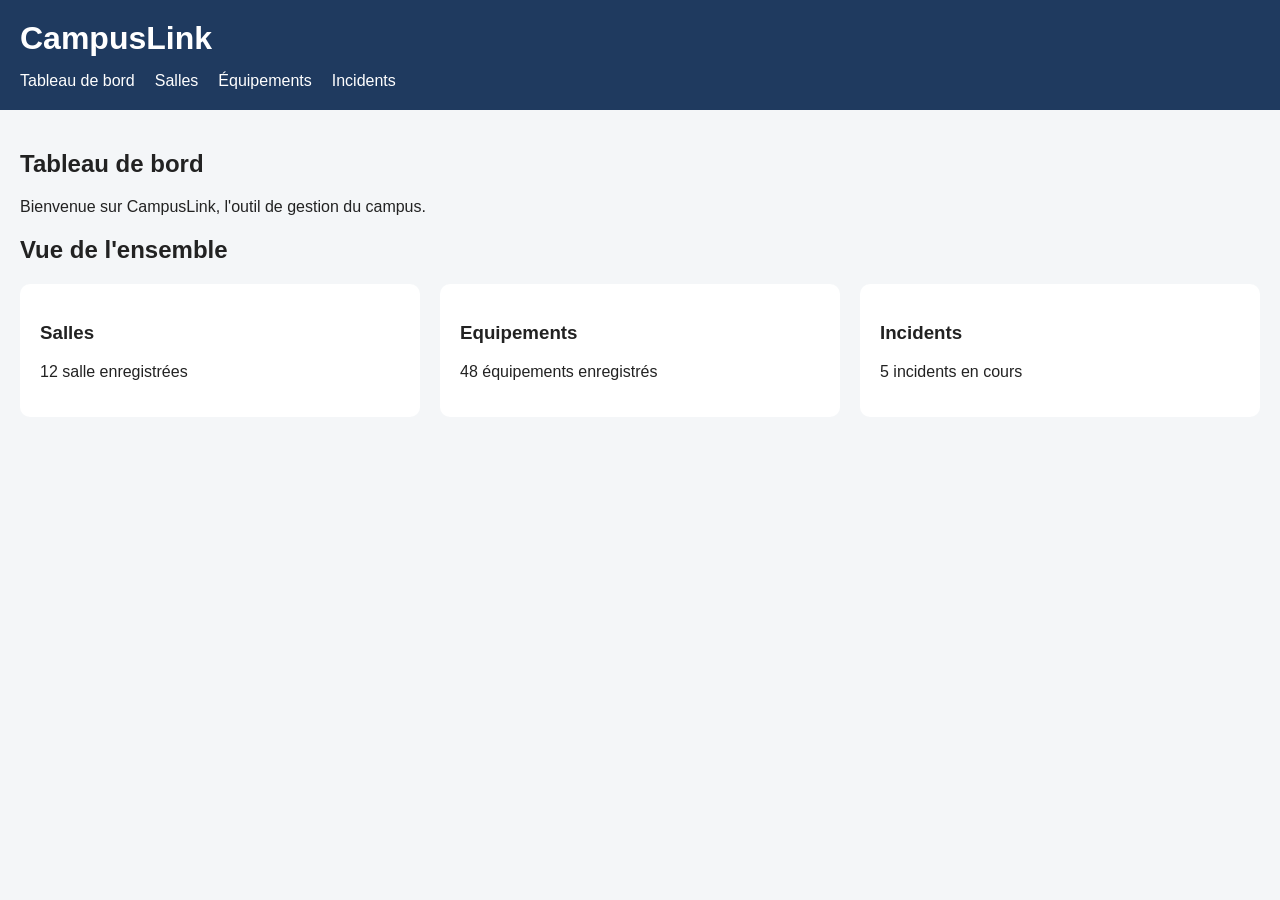
==== CampusLink/index.html @ 97a6c5a8 "Add files via upload" ====
<!DOCTYPE html>
<html lang="fr">
<head>
    <meta charset="UTF-8">
    <meta name="viewport" content="width=device-width, initial-scale=1.0">
    <title>CampusLink - Tableau de bord</title>
    <link rel="stylesheet" href="style.css">
</head>

<body>
 <header>
    <h1>CampusLink</h1>

        <nav>
            <a href="index.html">Tableau de bord</a>
            <a href="salles.html">Salles</a>
            <a href="equipements.html">Équipements</a>
            <a href="incidents.html">Incidents</a>
        </nav>  
 </header>   
 <main>
    <section>       
        <h2>Tableau de bord</h2>
        <p>Bienvenue sur CampusLink, l'outil de gestion du campus.</p>
    </section>

    <section class="dashboard">
        <h2>Vue de l'ensemble</h2>

        <div class="cards">
        <article>
            <h3>Salles</h3>
            <p>12 salle enregistrées</p>
        </article>

        <article>
            <h3>Equipements</h3>
            <p>48 équipements enregistrés</p>
         </article>

        <article>
             <h3>Incidents</h3>
            <p>5 incidents en cours</p> 
        </article>
        </div>
    </section>
</main>

</body>
</html>
---- CampusLink/style.css ----
* {
    box-sizing: border-box;
}

body {
    margin: 0;
    font-family: Arial, sans-serif;
    background-color: #f4f6f8;
    color: #222;
}

header {
    background-color: #1f3a5f;
    color: white;
    padding: 20px;
}

header h1 {
    margin: 0 0 15px 0;
}

nav {
    display: flex;
    gap: 20px;
    flex-wrap: wrap;
}

nav a {
    color: white;
    text-decoration: none;
}
main {
    padding: 20px;
}

.cards {
   display: grid;
    grid-template-columns:1fr;
    gap: 20px;
}

.cards article {
    background-color: white;
    padding: 20px;
    border-radius: 10px;
    
}

nav {
    flex-wrap: wrap;
}
.rooms {
    display: grid;
    grid-template-columns: 1fr;
    gap: 20px;
}

.rooms article {
    background-color: white;
    padding: 20px;
    border-radius: 10px;
}
.equipments {
    display: grid;
    grid-template-columns: 1fr;
    gap: 20px;
    margin-top: 20px;
}

.equipments article {
    background-color: white;
    padding: 20px;
    border-radius: 10px;
}
.incidents {
    display: grid;
    grid-template-columns: 1fr;
    gap: 20px;
    margin-top: 20px;
}

.incidents article {
    background-color: white;
    padding: 20px;
    border-radius: 10px;
}

.button {
    display: inline-block;
    margin-top: 10px;
    padding: 10px 15px;
    background-color: #1f3a5f;
    color: white;
    text-decoration: none;
    border-radius: 5px;
}
.incident-detail {
    background-color: white;
    padding: 20px;
    margin-top: 20px;
    border-radius: 10px;
    max-width: 700px;
}
.incident-form {
    display: flex;
    flex-direction: column;
    gap: 10px;

    background-color: white;
    padding: 20px;
    margin-top: 20px;

    border-radius: 10px;
    max-width: 600px;
}
.incident-form label {
    font-weight: bold;
    margin-top: 5xp;
}
.incident-form input,
.incident-form select,
.incident-form texterea {
    width: 100%;
    padding: 10px;

    border: 1px solid #ccc;
    border-radius: 5px;

    font-family: Arial, sans-serif;
    font-size: 1rem;
}
.incident-form textera {
    resize: vertical;
}
.incident-form button {
    background-color: #1f3a5f;
    color: white;

    border: none;
    border-radius: 5px;

    padding: 12px 16px;
    margin-top: 10px;

    cursor: pointer;
    font-size: 1rem;
}
.incident-form button:hover {
    background-color: #2f5b8f;
}
nav a:hover 
    .button:hover {
        text-decoration: underline;

}
a:focus-visible,
button:focus-visible,
input:focus-visible,
select:focus-visible,
textarea:focus-visible {
    outline: 3px solid #f4b400;
    outline-offset: 3px;
}
@media (min-width: 768px) {
    .cards,
    .rooms ,
    .equipments
    .incidents {
        grid-template-columns: repeat(3, 1fr);
    }
}
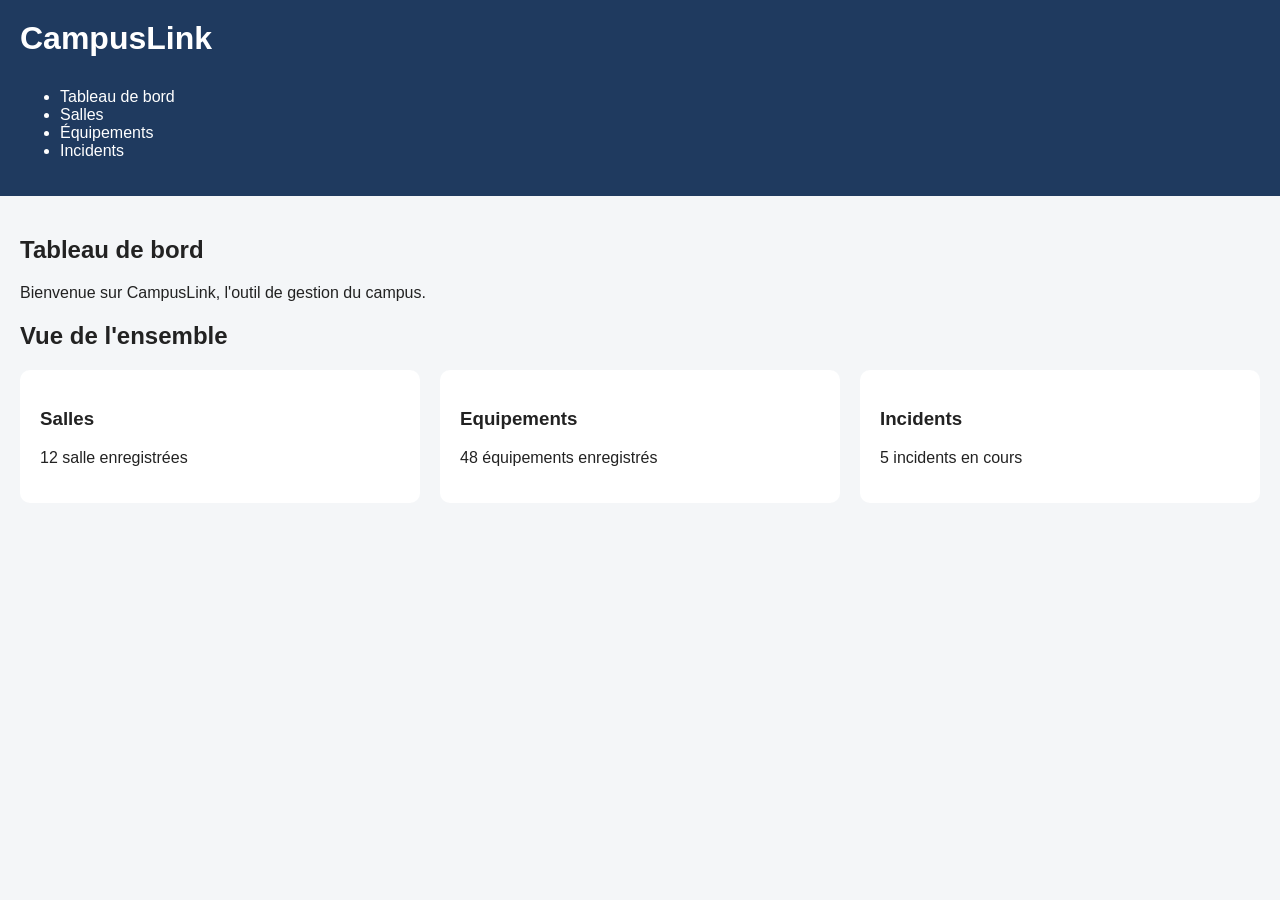
==== commit a21c1045: "Refactor navigation to use list with ARIA label Updated navigation structure to use a list for bette" ====
--- a/CampusLink/index.html
+++ b/CampusLink/index.html
@@ -11,12 +11,16 @@
  <header>
     <h1>CampusLink</h1>
 
-        <nav>
-            <a href="index.html">Tableau de bord</a>
-            <a href="salles.html">Salles</a>
-            <a href="equipements.html">Équipements</a>
-            <a href="incidents.html">Incidents</a>
-        </nav>  
+     <nav aria-label="Navigation principale">
+    <ul>
+        <li><a href="index.html">Tableau de bord</a></li>
+        <li><a href="salles.html">Salles</a></li>
+        <li><a href="equipements.html">Équipements</a></li>
+        <li><a href="incidents.html">Incidents</a></li>
+    </ul>
+</nav>
+
+      
  </header>   
  <main>
     <section>       
@@ -47,4 +51,4 @@
 </main>
 
 </body>
-</html>+</html>
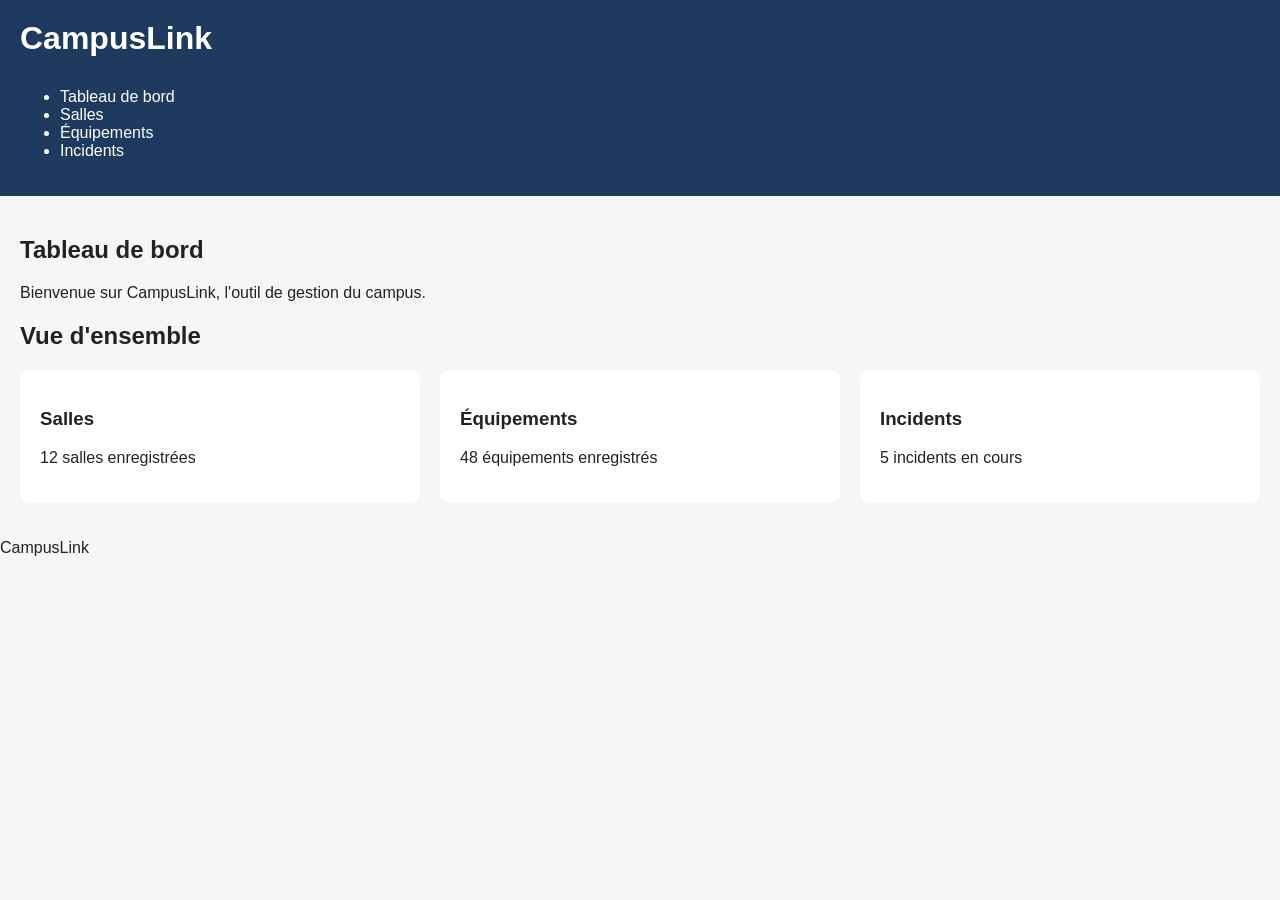
==== commit dfa1bfaa: "Refactor HTML structure for CampusLink page" ====
--- a/CampusLink/index.html
+++ b/CampusLink/index.html
@@ -1,5 +1,6 @@
 <!DOCTYPE html>
 <html lang="fr">
+
 <head>
     <meta charset="UTF-8">
     <meta name="viewport" content="width=device-width, initial-scale=1.0">
@@ -8,47 +9,55 @@
 </head>
 
 <body>
- <header>
-    <h1>CampusLink</h1>
 
-     <nav aria-label="Navigation principale">
-    <ul>
-        <li><a href="index.html">Tableau de bord</a></li>
-        <li><a href="salles.html">Salles</a></li>
-        <li><a href="equipements.html">Équipements</a></li>
-        <li><a href="incidents.html">Incidents</a></li>
-    </ul>
-</nav>
+    <header>
+        <h1>CampusLink</h1>
 
-      
- </header>   
- <main>
-    <section>       
-        <h2>Tableau de bord</h2>
-        <p>Bienvenue sur CampusLink, l'outil de gestion du campus.</p>
-    </section>
+        <nav aria-label="Navigation principale">
+            <ul>
+                <li><a href="index.html">Tableau de bord</a></li>
+                <li><a href="salles.html">Salles</a></li>
+                <li><a href="equipements.html">Équipements</a></li>
+                <li><a href="incidents.html">Incidents</a></li>
+            </ul>
+        </nav>
+    </header>
 
-    <section class="dashboard">
-        <h2>Vue de l'ensemble</h2>
+    <main>
 
-        <div class="cards">
-        <article>
-            <h3>Salles</h3>
-            <p>12 salle enregistrées</p>
-        </article>
+        <section>
+            <h2>Tableau de bord</h2>
+            <p>Bienvenue sur CampusLink, l'outil de gestion du campus.</p>
+        </section>
 
-        <article>
-            <h3>Equipements</h3>
-            <p>48 équipements enregistrés</p>
-         </article>
+        <section class="dashboard">
+            <h2>Vue d'ensemble</h2>
 
-        <article>
-             <h3>Incidents</h3>
-            <p>5 incidents en cours</p> 
-        </article>
-        </div>
-    </section>
-</main>
+            <div class="cards">
+
+                <article>
+                    <h3>Salles</h3>
+                    <p>12 salles enregistrées</p>
+                </article>
+
+                <article>
+                    <h3>Équipements</h3>
+                    <p>48 équipements enregistrés</p>
+                </article>
+
+                <article>
+                    <h3>Incidents</h3>
+                    <p>5 incidents en cours</p>
+                </article>
+
+            </div>
+        </section>
+
+    </main>
+
+    <footer>
+        <p>CampusLink</p>
+    </footer>
 
 </body>
 </html>
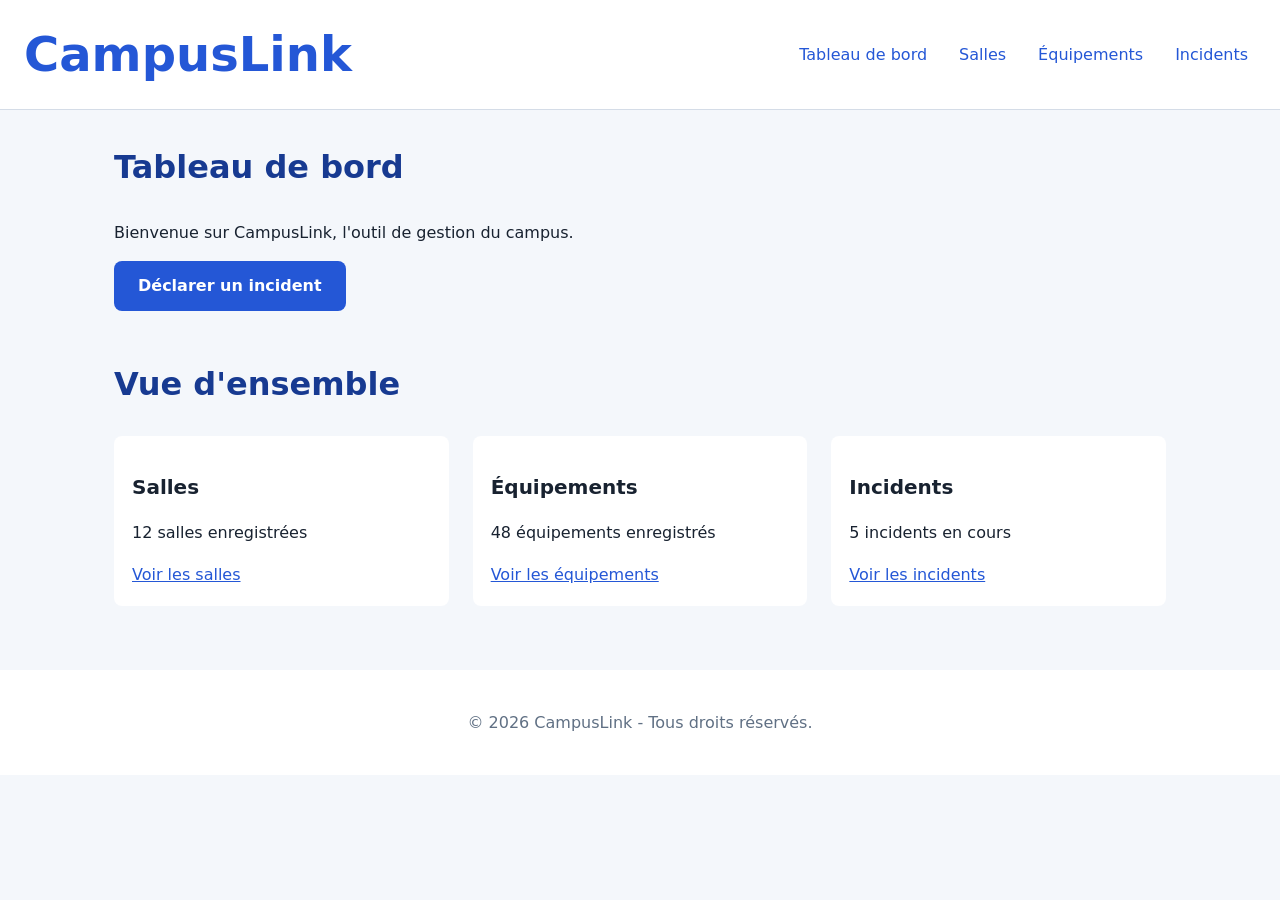
==== commit 0c24cead: "Update HTML content and footer information" ====
--- a/CampusLink/index.html
+++ b/CampusLink/index.html
@@ -11,6 +11,7 @@
 <body>
 
     <header>
+
         <h1>CampusLink</h1>
 
         <nav aria-label="Navigation principale">
@@ -21,16 +22,25 @@
                 <li><a href="incidents.html">Incidents</a></li>
             </ul>
         </nav>
+
     </header>
 
     <main>
 
         <section>
             <h2>Tableau de bord</h2>
-            <p>Bienvenue sur CampusLink, l'outil de gestion du campus.</p>
+
+            <p>
+                Bienvenue sur CampusLink, l'outil de gestion du campus.
+            </p>
+
+            <a class="button" href="declarer-incident.html">
+                Déclarer un incident
+            </a>
         </section>
 
         <section class="dashboard">
+
             <h2>Vue d'ensemble</h2>
 
             <div class="cards">
@@ -38,26 +48,31 @@
                 <article>
                     <h3>Salles</h3>
                     <p>12 salles enregistrées</p>
+                    <a href="salles.html">Voir les salles</a>
                 </article>
 
                 <article>
                     <h3>Équipements</h3>
                     <p>48 équipements enregistrés</p>
+                    <a href="equipements.html">Voir les équipements</a>
                 </article>
 
                 <article>
                     <h3>Incidents</h3>
                     <p>5 incidents en cours</p>
+                    <a href="incidents.html">Voir les incidents</a>
                 </article>
 
             </div>
+
         </section>
 
     </main>
 
     <footer>
-        <p>CampusLink</p>
+        <p>© 2026 CampusLink - Tous droits réservés.</p>
     </footer>
 
 </body>
+
 </html>
--- a/CampusLink/style.css
+++ b/CampusLink/style.css
@@ -1,171 +1,282 @@
-* {
-    box-sizing: border-box;
+/* =========================================================
+   CampusLink : feuille de style
+   ========================================================= */
+
+
+/* ---------- La charte ---------- */
+
+:root {
+  --fond: #f4f7fb;
+  --fond-carte: #ffffff;
+  --texte: #182230;
+  --texte-doux: #607084;
+  --bleu: #2457d6;
+  --bleu-fonce: #173a91;
+  --bordure: #d4dce7;
+  --vert: #19764a;
+  --orange: #9a6700;
+  --rouge: #c62828;
+  --rayon: 8px;
+}
+
+
+/* ---------- La base ---------- */
+
+*,
+*::before,
+*::after {
+  box-sizing: border-box;
 }
 
 body {
-    margin: 0;
-    font-family: Arial, sans-serif;
-    background-color: #f4f6f8;
-    color: #222;
-}
-
-header {
-    background-color: #1f3a5f;
-    color: white;
-    padding: 20px;
-}
-
-header h1 {
-    margin: 0 0 15px 0;
-}
-
-nav {
-    display: flex;
-    gap: 20px;
-    flex-wrap: wrap;
-}
-
-nav a {
-    color: white;
-    text-decoration: none;
-}
+  margin: 0;
+  background-color: var(--fond);
+  color: var(--texte);
+  font-family: system-ui, -apple-system, "Segoe UI", Roboto, sans-serif;
+  line-height: 1.6;
+}
+
 main {
-    padding: 20px;
-}
-
-.cards {
-   display: grid;
-    grid-template-columns:1fr;
-    gap: 20px;
-}
-
-.cards article {
-    background-color: white;
-    padding: 20px;
-    border-radius: 10px;
-    
-}
-
-nav {
-    flex-wrap: wrap;
-}
-.rooms {
-    display: grid;
-    grid-template-columns: 1fr;
-    gap: 20px;
-}
-
-.rooms article {
-    background-color: white;
-    padding: 20px;
-    border-radius: 10px;
-}
-.equipments {
-    display: grid;
-    grid-template-columns: 1fr;
-    gap: 20px;
-    margin-top: 20px;
-}
-
-.equipments article {
-    background-color: white;
-    padding: 20px;
-    border-radius: 10px;
-}
-.incidents {
-    display: grid;
-    grid-template-columns: 1fr;
-    gap: 20px;
-    margin-top: 20px;
-}
-
-.incidents article {
-    background-color: white;
-    padding: 20px;
-    border-radius: 10px;
-}
-
-.button {
-    display: inline-block;
-    margin-top: 10px;
-    padding: 10px 15px;
-    background-color: #1f3a5f;
-    color: white;
-    text-decoration: none;
-    border-radius: 5px;
-}
-.incident-detail {
-    background-color: white;
-    padding: 20px;
-    margin-top: 20px;
-    border-radius: 10px;
-    max-width: 700px;
-}
-.incident-form {
-    display: flex;
-    flex-direction: column;
-    gap: 10px;
-
-    background-color: white;
-    padding: 20px;
-    margin-top: 20px;
-
-    border-radius: 10px;
-    max-width: 600px;
-}
-.incident-form label {
-    font-weight: bold;
-    margin-top: 5xp;
-}
-.incident-form input,
-.incident-form select,
-.incident-form texterea {
-    width: 100%;
-    padding: 10px;
-
-    border: 1px solid #ccc;
-    border-radius: 5px;
-
-    font-family: Arial, sans-serif;
-    font-size: 1rem;
-}
-.incident-form textera {
-    resize: vertical;
-}
-.incident-form button {
-    background-color: #1f3a5f;
-    color: white;
-
-    border: none;
-    border-radius: 5px;
-
-    padding: 12px 16px;
-    margin-top: 10px;
-
-    cursor: pointer;
-    font-size: 1rem;
-}
-.incident-form button:hover {
-    background-color: #2f5b8f;
-}
-nav a:hover 
-    .button:hover {
-        text-decoration: underline;
-
-}
+  max-width: 1100px;
+  margin: 0 auto;
+  padding: 0 1.5rem;
+}
+
+section {
+  padding: 2rem 0;
+}
+
+
+/* ---------- Les titres ---------- */
+
+h1 {
+  color: var(--bleu);
+  font-size: clamp(2rem, 6vw, 3rem);
+}
+
+h2 {
+  margin-top: 0;
+  color: var(--bleu-fonce);
+  font-size: clamp(1.5rem, 4vw, 2rem);
+}
+
+h3 {
+  font-size: 1.25rem;
+  line-height: 1.3;
+}
+
+h4 {
+  font-size: 1.1rem;
+}
+
+
+/* ---------- Les liens ---------- */
+
+a {
+  color: var(--bleu);
+}
+
+a:hover {
+  color: var(--bleu-fonce);
+}
+
 a:focus-visible,
 button:focus-visible,
 input:focus-visible,
 select:focus-visible,
 textarea:focus-visible {
-    outline: 3px solid #f4b400;
-    outline-offset: 3px;
-}
-@media (min-width: 768px) {
-    .cards,
-    .rooms ,
-    .equipments
-    .incidents {
-        grid-template-columns: repeat(3, 1fr);
-    }
-}+  outline: 3px solid var(--bleu);
+  outline-offset: 3px;
+}
+
+
+/* ---------- En-tête ---------- */
+
+header {
+  display: flex;
+  justify-content: space-between;
+  align-items: center;
+  padding: 1rem 1.5rem;
+  background-color: var(--fond-carte);
+  border-bottom: 1px solid var(--bordure);
+}
+
+header h1 {
+  margin: 0;
+}
+
+
+/* ---------- Menu ---------- */
+
+nav ul {
+  display: flex;
+  flex-wrap: wrap;
+  justify-content: center;
+  gap: 1rem;
+  list-style: none;
+  margin: 0;
+  padding: 0;
+}
+
+nav a {
+  display: inline-block;
+  padding: 0.5rem;
+  text-decoration: none;
+}
+
+
+/* ---------- Tableau de bord ---------- */
+
+.dashboard {
+  padding-top: 1rem;
+}
+
+.cards {
+  display: grid;
+  grid-template-columns: repeat(auto-fit, minmax(240px, 1fr));
+  gap: 1.5rem;
+}
+
+
+/* ---------- Salles ---------- */
+
+.salles {
+  display: grid;
+  grid-template-columns: repeat(auto-fit, minmax(240px, 1fr));
+  gap: 1.5rem;
+}
+
+
+/* ---------- Équipements ---------- */
+
+.equipments {
+  display: grid;
+  grid-template-columns: repeat(auto-fit, minmax(240px, 1fr));
+  gap: 1.5rem;
+}
+
+
+/* ---------- Incidents ---------- */
+
+.incidents {
+  display: grid;
+  grid-template-columns: repeat(auto-fit, minmax(240px, 1fr));
+  gap: 1.5rem;
+}
+
+
+/* ---------- Cartes ---------- */
+
+.cards article,
+.salles article,
+.equipments article,
+.incidents article {
+  padding: 1rem;
+  background-color: var(--fond-carte);
+  border: 2px solid transparent;
+  border-radius: var(--rayon);
+}
+
+.cards article:hover,
+.salles article:hover,
+.equipments article:hover,
+.incidents article:hover {
+  border-color: var(--bleu);
+}
+
+
+/* ---------- Boutons ---------- */
+
+.button {
+  display: inline-block;
+  padding: 0.75rem 1.5rem;
+  border: none;
+  border-radius: var(--rayon);
+  background-color: var(--bleu);
+  color: var(--fond-carte);
+  font: inherit;
+  font-weight: bold;
+  text-decoration: none;
+  cursor: pointer;
+}
+
+.button:hover {
+  background-color: var(--bleu-fonce);
+  color: var(--fond-carte);
+}
+
+
+/* ---------- Détail d'un incident ---------- */
+
+.incident-detail {
+  max-width: 700px;
+  padding: 1.5rem;
+  background-color: var(--fond-carte);
+  border: 1px solid var(--bordure);
+  border-radius: var(--rayon);
+}
+
+.incident-detail h4 {
+  margin-bottom: 0.5rem;
+}
+
+
+/* ---------- Formulaire ---------- */
+
+form {
+  max-width: 700px;
+}
+
+label {
+  display: block;
+  margin-bottom: 0.25rem;
+  font-weight: bold;
+}
+
+input,
+select,
+textarea {
+  width: 100%;
+  padding: 0.6rem 0.75rem;
+  border: 2px solid var(--bordure);
+  border-radius: var(--rayon);
+  background-color: var(--fond-carte);
+  color: var(--texte);
+  font: inherit;
+}
+
+input:user-invalid,
+select:user-invalid,
+textarea:user-invalid {
+  border-color: var(--rouge);
+}
+
+
+/* ---------- Pied de page ---------- */
+
+footer {
+  margin-top: 2rem;
+  padding: 1.5rem;
+  background-color: var(--fond-carte);
+  color: var(--texte-doux);
+  text-align: center;
+}
+
+
+/* ---------- Responsive ---------- */
+
+@media (max-width: 48em) {
+  header {
+    flex-direction: column;
+    gap: 1rem;
+    text-align: center;
+  }
+
+  nav ul {
+    justify-content: center;
+  }
+
+  section {
+    padding: 1.5rem 0;
+  }
+}
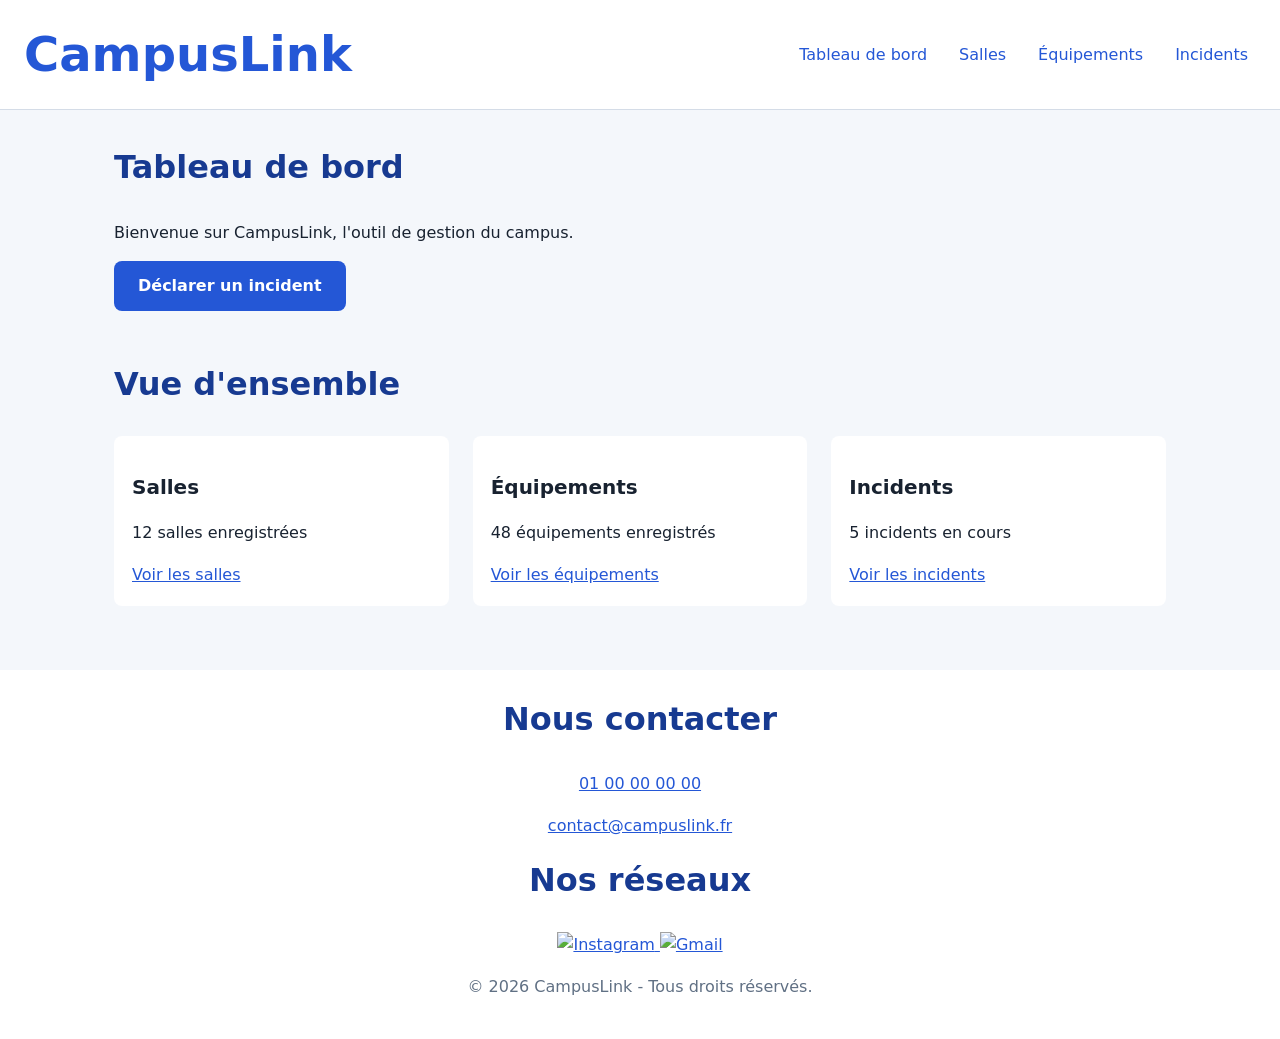
==== commit 97ffd7ed: "Enhance footer with contact and social media details Added contact information and social media link" ====
--- a/CampusLink/index.html
+++ b/CampusLink/index.html
@@ -70,8 +70,50 @@
     </main>
 
     <footer>
-        <p>© 2026 CampusLink - Tous droits réservés.</p>
-    </footer>
+
+    <div class="footer-contenu">
+
+        <div class="footer-contact">
+            <h2>Nous contacter</h2>
+
+            <p>
+                <a href="tel:+33100000000">
+                    01 00 00 00 00
+                </a>
+            </p>
+
+            <p>
+                <a href="mailto:contact@campuslink.fr">
+                    contact@campuslink.fr
+                </a>
+            </p>
+        </div>
+
+        <div class="footer-reseaux">
+            <h2>Nos réseaux</h2>
+
+            <a href="https://www.instagram.com/" aria-label="CampusLink sur Instagram">
+                <img
+                    src="https://img.magnific.com/vecteurs-premium/icone-logo-vectoriel-instagram-logotype-medias-sociaux_901408-392.jpg?semt=ais_hybrid&w=740&q=80"
+                    alt="Instagram"
+                >
+            </a>
+
+            <a href="mailto:contact@campuslink.fr" aria-label="Envoyer un email à CampusLink">
+                <img
+                    src="https://static.vecteezy.com/ti/vecteur-libre/p1/13948544-logo-gmail-sur-fond-blanc-transparent-gratuit-vectoriel.jpg"
+                    alt="Gmail"
+                >
+            </a>
+        </div>
+
+    </div>
+
+    <p class="copyright">
+        © 2026 CampusLink - Tous droits réservés.
+    </p>
+
+</footer>
 
 </body>
 
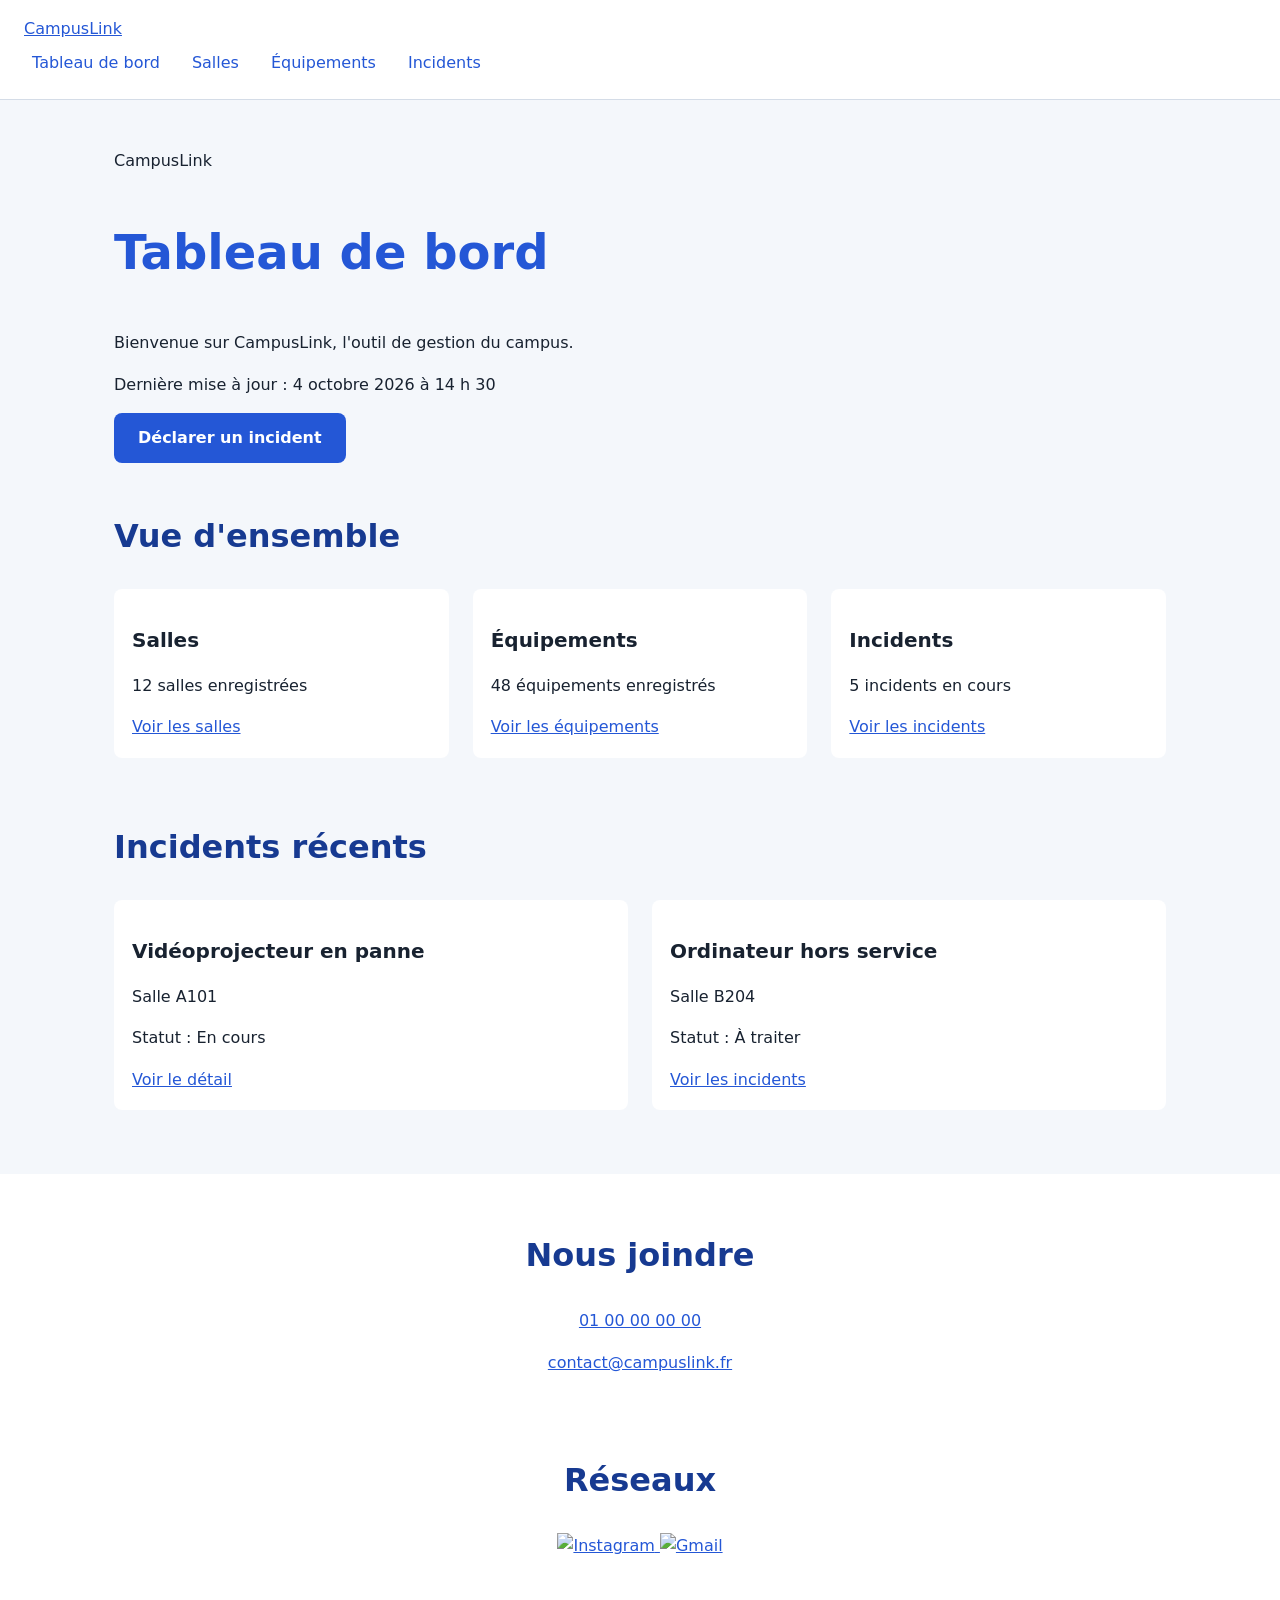
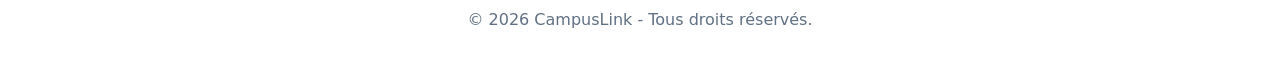
==== commit 7de73dee: "Refactor HTML structure and update footer content" ====
--- a/CampusLink/index.html
+++ b/CampusLink/index.html
@@ -4,40 +4,66 @@
 <head>
     <meta charset="UTF-8">
     <meta name="viewport" content="width=device-width, initial-scale=1.0">
+
     <title>CampusLink - Tableau de bord</title>
+
     <link rel="stylesheet" href="style.css">
+
+    <link
+        rel="stylesheet"
+        href="https://fonts.googleapis.com/css2?family=Press+Start+2P&display=swap"
+    >
 </head>
 
 <body>
 
     <header>
 
-        <h1>CampusLink</h1>
+        <div class="header-contenu">
 
-        <nav aria-label="Navigation principale">
-            <ul>
-                <li><a href="index.html">Tableau de bord</a></li>
-                <li><a href="salles.html">Salles</a></li>
-                <li><a href="equipements.html">Équipements</a></li>
-                <li><a href="incidents.html">Incidents</a></li>
-            </ul>
-        </nav>
+            <a href="index.html" class="logo" aria-label="CampusLink, accueil">
+                CampusLink
+            </a>
+
+            <nav aria-label="Navigation principale">
+                <ul>
+                    <li><a href="index.html">Tableau de bord</a></li>
+                    <li><a href="salles.html">Salles</a></li>
+                    <li><a href="equipements.html">Équipements</a></li>
+                    <li><a href="incidents.html">Incidents</a></li>
+                </ul>
+            </nav>
+
+        </div>
 
     </header>
 
+
     <main>
 
-        <section>
-            <h2>Tableau de bord</h2>
+        <section class="accueil">
+
+            <p class="sur-titre">CampusLink</p>
+
+            <h1>Tableau de bord</h1>
 
             <p>
                 Bienvenue sur CampusLink, l'outil de gestion du campus.
             </p>
 
+            <p>
+                Dernière mise à jour :
+                <time datetime="2026-10-04T14:30">
+                    4 octobre 2026 à 14 h 30
+                </time>
+            </p>
+
             <a class="button" href="declarer-incident.html">
                 Déclarer un incident
             </a>
+
         </section>
+
 
         <section class="dashboard">
 
@@ -67,53 +93,91 @@
 
         </section>
 
+
+        <section>
+
+            <h2>Incidents récents</h2>
+
+            <div class="cards">
+
+                <article>
+                    <h3>Vidéoprojecteur en panne</h3>
+                    <p>Salle A101</p>
+                    <p>Statut : En cours</p>
+                    <a href="incident-detail.html">Voir le détail</a>
+                </article>
+
+                <article>
+                    <h3>Ordinateur hors service</h3>
+                    <p>Salle B204</p>
+                    <p>Statut : À traiter</p>
+                    <a href="incidents.html">Voir les incidents</a>
+                </article>
+
+            </div>
+
+        </section>
+
     </main>
+
 
     <footer>
 
-    <div class="footer-contenu">
+        <div class="footer-contenu">
 
-        <div class="footer-contact">
-            <h2>Nous contacter</h2>
+            <section>
+                <h2>Nous joindre</h2>
 
-            <p>
-                <a href="tel:+33100000000">
-                    01 00 00 00 00
-                </a>
-            </p>
+                <p>
+                    <a href="tel:+33100000000">
+                        01 00 00 00 00
+                    </a>
+                </p>
 
-            <p>
-                <a href="mailto:contact@campuslink.fr">
-                    contact@campuslink.fr
-                </a>
-            </p>
+                <p>
+                    <a href="mailto:contact@campuslink.fr">
+                        contact@campuslink.fr
+                    </a>
+                </p>
+            </section>
+
+
+            <section>
+                <h2>Réseaux</h2>
+
+                <div class="logos">
+
+                    <a
+                        href="https://www.instagram.com/"
+                        aria-label="CampusLink sur Instagram"
+                    >
+                        <img
+                            src="https://img.magnific.com/vecteurs-premium/icone-logo-vectoriel-instagram-logotype-medias-sociaux_901408-392.jpg?semt=ais_hybrid&w=740&q=80"
+                            alt="Instagram"
+                        >
+                    </a>
+
+                    <a
+                        href="mailto:contact@campuslink.fr"
+                        aria-label="Envoyer un email à CampusLink"
+                    >
+                        <img
+                            src="https://static.vecteezy.com/ti/vecteur-libre/p1/13948544-logo-gmail-sur-fond-blanc-transparent-gratuit-vectoriel.jpg"
+                            alt="Gmail"
+                        >
+                    </a>
+
+                </div>
+
+            </section>
+
         </div>
 
-        <div class="footer-reseaux">
-            <h2>Nos réseaux</h2>
+        <p class="copyright">
+            © 2026 CampusLink - Tous droits réservés.
+        </p>
 
-            <a href="https://www.instagram.com/" aria-label="CampusLink sur Instagram">
-                <img
-                    src="https://img.magnific.com/vecteurs-premium/icone-logo-vectoriel-instagram-logotype-medias-sociaux_901408-392.jpg?semt=ais_hybrid&w=740&q=80"
-                    alt="Instagram"
-                >
-            </a>
-
-            <a href="mailto:contact@campuslink.fr" aria-label="Envoyer un email à CampusLink">
-                <img
-                    src="https://static.vecteezy.com/ti/vecteur-libre/p1/13948544-logo-gmail-sur-fond-blanc-transparent-gratuit-vectoriel.jpg"
-                    alt="Gmail"
-                >
-            </a>
-        </div>
-
-    </div>
-
-    <p class="copyright">
-        © 2026 CampusLink - Tous droits réservés.
-    </p>
-
-</footer>
+    </footer>
 
 </body>
 
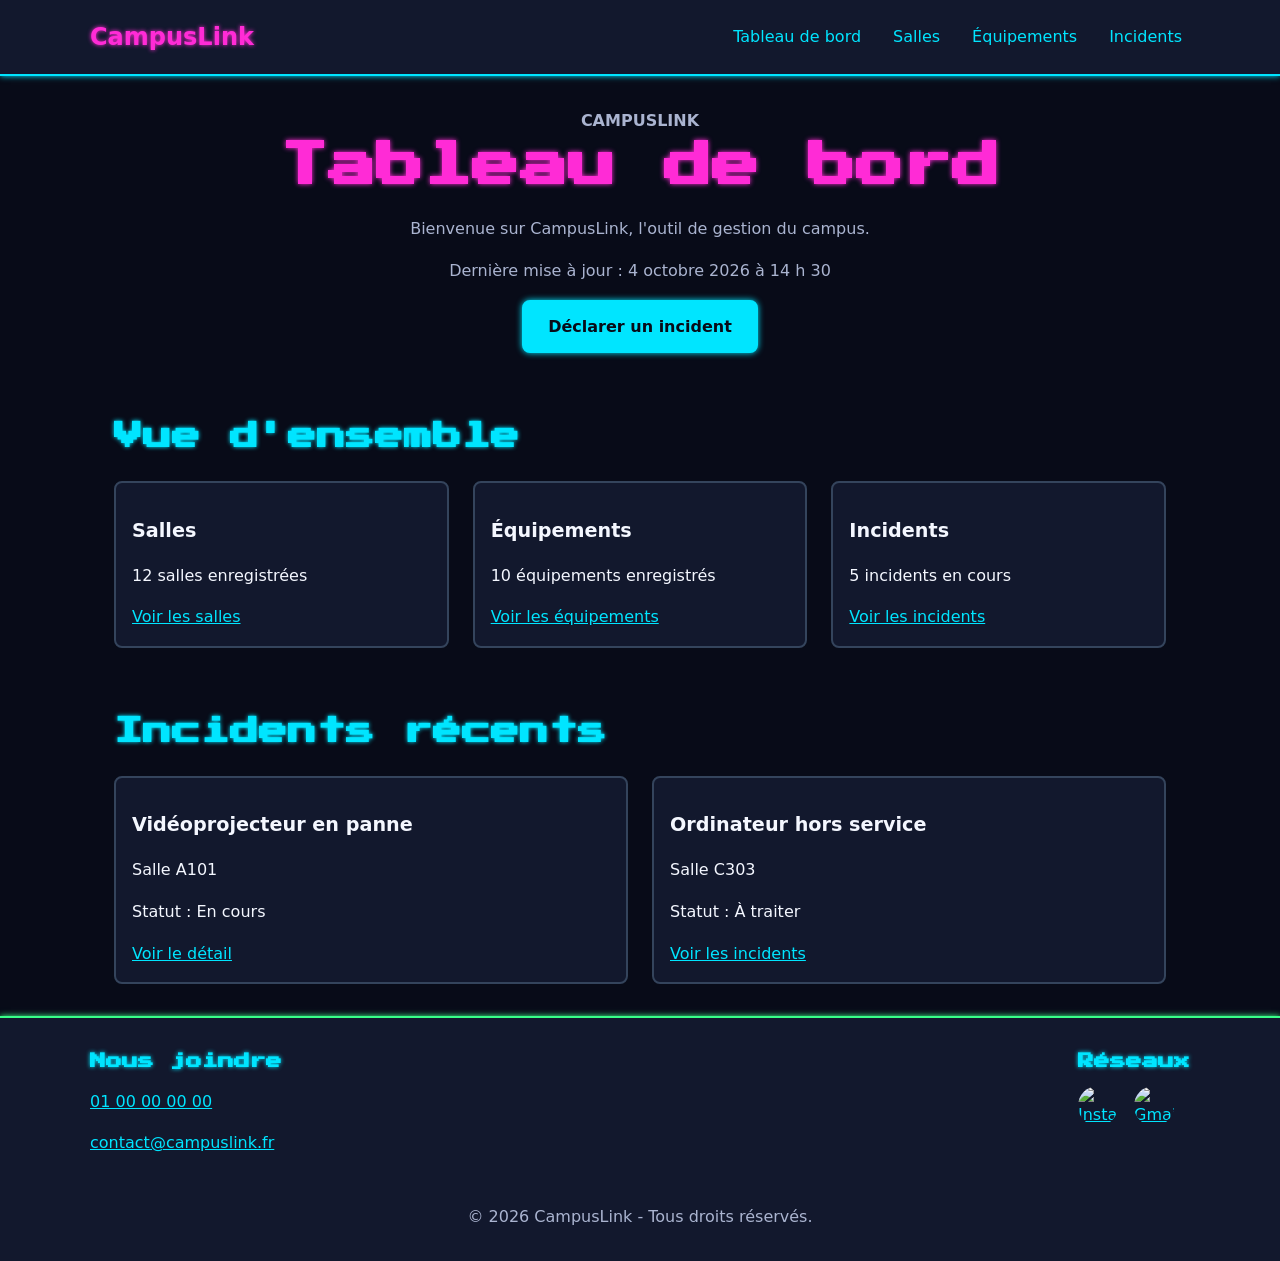
==== commit 55a0856d: "Finalisation du design CampusLink" ====
--- a/CampusLink/index.html
+++ b/CampusLink/index.html
@@ -79,7 +79,7 @@
 
                 <article>
                     <h3>Équipements</h3>
-                    <p>48 équipements enregistrés</p>
+                    <p>10 équipements enregistrés</p>
                     <a href="equipements.html">Voir les équipements</a>
                 </article>
 
@@ -109,7 +109,7 @@
 
                 <article>
                     <h3>Ordinateur hors service</h3>
-                    <p>Salle B204</p>
+                    <p>Salle C303</p>
                     <p>Statut : À traiter</p>
                     <a href="incidents.html">Voir les incidents</a>
                 </article>
--- a/CampusLink/style.css
+++ b/CampusLink/style.css
@@ -6,78 +6,108 @@
 /* ---------- La charte ---------- */
 
 :root {
-  --fond: #f4f7fb;
-  --fond-carte: #ffffff;
-  --texte: #182230;
-  --texte-doux: #607084;
-  --bleu: #2457d6;
-  --bleu-fonce: #173a91;
-  --bordure: #d4dce7;
-  --vert: #19764a;
-  --orange: #9a6700;
-  --rouge: #c62828;
-  --rayon: 8px;
-}
-
-
-/* ---------- La base ---------- */
+    --fond: #080b18;
+    --fond-carte: #12182d;
+    --texte: #f4f7ff;
+    --texte-doux: #aab4d0;
+
+    --neon-bleu: #00e5ff;
+    --neon-rose: #ff2bd6;
+    --neon-vert: #39ff88;
+
+    --bordure: #34445c;
+
+    --rouge: #d87575;
+    --orange: #d6a85f;
+
+    --rayon: 8px;
+}
+
+
+/* ---------- Base ---------- */
 
 *,
 *::before,
 *::after {
-  box-sizing: border-box;
+    box-sizing: border-box;
+}
+
+html {
+    scroll-behavior: smooth;
 }
 
 body {
-  margin: 0;
-  background-color: var(--fond);
-  color: var(--texte);
-  font-family: system-ui, -apple-system, "Segoe UI", Roboto, sans-serif;
-  line-height: 1.6;
+    min-height: 100vh;
+    margin: 0;
+
+    display: flex;
+    flex-direction: column;
+
+    background-color: var(--fond);
+    color: var(--texte);
+
+    font-family: system-ui, -apple-system, "Segoe UI", Roboto, sans-serif;
+    line-height: 1.6;
 }
 
 main {
-  max-width: 1100px;
-  margin: 0 auto;
-  padding: 0 1.5rem;
-}
+    flex: 1;
+
+    width: 100%;
+    max-width: 1100px;
+
+    margin: 0 auto;
+    padding: 0 1.5rem;
+}
+
+
+/* ---------- Sections ---------- */
 
 section {
-  padding: 2rem 0;
-}
-
-
-/* ---------- Les titres ---------- */
+    padding: 2rem 0;
+}
+
+
+/* ---------- Titres ---------- */
+
+h1,
+h2 {
+    font-family: "Press Start 2P", monospace;
+    line-height: 1.4;
+}
 
 h1 {
-  color: var(--bleu);
-  font-size: clamp(2rem, 6vw, 3rem);
+    margin: 0 0 1rem;
+
+    color: var(--neon-rose);
+    font-size: clamp(2rem, 6vw, 3rem);
+
+    text-shadow: 0 0 5px var(--neon-rose);
 }
 
 h2 {
-  margin-top: 0;
-  color: var(--bleu-fonce);
-  font-size: clamp(1.5rem, 4vw, 2rem);
+    margin-top: 0;
+
+    color: var(--neon-bleu);
+    font-size: clamp(1.3rem, 4vw, 1.8rem);
+
+    text-shadow: 0 0 4px var(--neon-bleu);
 }
 
 h3 {
-  font-size: 1.25rem;
-  line-height: 1.3;
-}
-
-h4 {
-  font-size: 1.1rem;
-}
-
-
-/* ---------- Les liens ---------- */
+    font-size: 1.2rem;
+    line-height: 1.3;
+}
+
+
+/* ---------- Liens ---------- */
 
 a {
-  color: var(--bleu);
+    color: var(--neon-bleu);
 }
 
 a:hover {
-  color: var(--bleu-fonce);
+    color: var(--neon-rose);
 }
 
 a:focus-visible,
@@ -85,198 +115,389 @@
 input:focus-visible,
 select:focus-visible,
 textarea:focus-visible {
-  outline: 3px solid var(--bleu);
-  outline-offset: 3px;
+    outline: 3px solid var(--neon-rose);
+    outline-offset: 3px;
 }
 
 
 /* ---------- En-tête ---------- */
 
 header {
-  display: flex;
-  justify-content: space-between;
-  align-items: center;
-  padding: 1rem 1.5rem;
-  background-color: var(--fond-carte);
-  border-bottom: 1px solid var(--bordure);
-}
-
-header h1 {
-  margin: 0;
+    padding: 1rem 1.5rem;
+
+    background-color: var(--fond-carte);
+
+    border-bottom: 2px solid var(--neon-bleu);
+    box-shadow: 0 0 6px var(--neon-bleu);
+}
+
+.header-contenu {
+    display: flex;
+    justify-content: space-between;
+    align-items: center;
+
+    max-width: 1100px;
+    margin: 0 auto;
+}
+
+.logo {
+    color: var(--neon-rose);
+    font-size: 1.5rem;
+    font-weight: bold;
+    text-decoration: none;
+
+    text-shadow: 0 0 4px var(--neon-rose);
 }
 
 
 /* ---------- Menu ---------- */
 
 nav ul {
-  display: flex;
-  flex-wrap: wrap;
-  justify-content: center;
-  gap: 1rem;
-  list-style: none;
-  margin: 0;
-  padding: 0;
+    display: flex;
+    flex-wrap: wrap;
+    justify-content: center;
+
+    gap: 1rem;
+
+    margin: 0;
+    padding: 0;
+
+    list-style: none;
 }
 
 nav a {
-  display: inline-block;
-  padding: 0.5rem;
-  text-decoration: none;
-}
-
-
-/* ---------- Tableau de bord ---------- */
-
-.dashboard {
-  padding-top: 1rem;
-}
-
-.cards {
-  display: grid;
-  grid-template-columns: repeat(auto-fit, minmax(240px, 1fr));
-  gap: 1.5rem;
-}
-
-
-/* ---------- Salles ---------- */
-
+    display: inline-block;
+    padding: 0.5rem;
+
+    color: var(--neon-bleu);
+    text-decoration: none;
+}
+
+nav a:hover {
+    color: var(--neon-rose);
+    text-shadow: 0 0 8px var(--neon-rose);
+}
+
+
+/* ---------- Accueil ---------- */
+
+.accueil {
+    text-align: center;
+}
+
+.sur-titre {
+    margin: 0;
+
+    color: var(--neon-vert);
+    font-weight: bold;
+    text-transform: uppercase;
+}
+
+.accueil p {
+    color: var(--texte-doux);
+}
+
+
+/* ---------- Bouton ---------- */
+
+.button {
+    display: inline-block;
+
+    padding: 0.75rem 1.5rem;
+
+    border: 2px solid var(--neon-bleu);
+    border-radius: var(--rayon);
+
+    background-color: var(--neon-bleu);
+    color: var(--fond);
+
+    font: inherit;
+    font-weight: bold;
+
+    text-decoration: none;
+    cursor: pointer;
+
+    box-shadow: 0 0 6px var(--neon-bleu);
+}
+
+.button:hover {
+    background-color: transparent;
+    color: var(--neon-bleu);
+}
+
+
+/* ---------- Cartes ---------- */
+
+.cards,
 .salles {
-  display: grid;
-  grid-template-columns: repeat(auto-fit, minmax(240px, 1fr));
-  gap: 1.5rem;
-}
-
-
-/* ---------- Équipements ---------- */
+    display: grid;
+    grid-template-columns: repeat(auto-fit, minmax(240px, 1fr));
+
+    gap: 1.5rem;
+}
+
+.cards article,
+.salles article {
+    padding: 1rem;
+
+    border: 2px solid var(--bordure);
+    border-radius: var(--rayon);
+
+    background-color: var(--fond-carte);
+}
+
+.cards article:hover,
+.salles article:hover {
+    border-color: var(--neon-rose);
+    box-shadow: 0 0 8px var(--neon-rose);
+}
+
+.equipements {
+    display: grid;
+    grid-template-columns: repeat(auto-fit, minmax(240px, 1fr));
+
+    gap: 1.5rem;
+}
+
+.equipements article {
+    padding: 1rem;
+
+    border: 2px solid var(--bordure);
+    border-radius: var(--rayon);
+
+    background-color: var(--fond-carte);
+}
+
+.equipements article:hover {
+    border-color: var(--neon-rose);
+    box-shadow: 0 0 8px var(--neon-rose);
+}
+
+
+/* ---------- Barre d'état ---------- */
+
+.barre-etat {
+    width: 100%;
+    height: 12px;
+
+    margin: 1rem 0;
+
+    background-color: var(--bordure);
+
+    border-radius: var(--rayon);
+}
+
+.barre-etat-remplie {
+    width: 80%;
+    height: 100%;
+
+    background-color: var(--neon-vert);
+
+    border-radius: var(--rayon);
+
+    box-shadow: 0 0 6px var(--neon-vert);
+}
+
+
+/* ---------- Bande verticale Epitech ---------- */
+
+.bande-droite {
+    position: fixed;
+
+    top: 0;
+    right: 0;
+
+    width: 130px;
+    height: 100vh;
+
+    background-color: var(--fond-carte);
+
+    border-left: 2px solid var(--neon-rose);
+
+    box-shadow: 0 0 8px var(--neon-rose);
+
+    z-index: 10;
+}
+
+.bande-droite img {
+    display: block;
+
+    width: 100%;
+    height: 100%;
+
+    object-fit: cover;
+}
+
+
+/* ---------- Place pour la bande ---------- */
+
+.bande-droite ~ .salles {
+    margin-right: 150px;
+}
+
+
+/* ---------- Footer ---------- */
+
+footer {
+    margin-top: auto;
+
+    padding: 2rem 1.5rem;
+
+    background-color: var(--fond-carte);
+
+    border-top: 2px solid var(--neon-vert);
+    box-shadow: 0 0 6px var(--neon-vert);
+
+    color: var(--texte-doux);
+}
+
+.footer-contenu {
+    display: flex;
+    justify-content: space-between;
+    flex-wrap: wrap;
+
+    gap: 2rem;
+
+    max-width: 1100px;
+    margin: 0 auto;
+}
+
+.footer-contenu section {
+    padding: 0;
+}
+
+.footer-contenu h2 {
+    font-size: 1rem;
+}
+
+.footer-contenu ul {
+    margin: 0;
+    padding: 0;
+
+    list-style: none;
+}
+
+.logos {
+    display: flex;
+    align-items: center;
+    gap: 1rem;
+}
+
+.logos img {
+    display: block;
+
+    width: 40px;
+    height: 40px;
+
+    object-fit: cover;
+
+    border-radius: 50%;
+}
+
+.logos img:hover {
+    box-shadow: 0 0 6px var(--neon-rose);
+}
+
+.copyright {
+    margin: 2rem 0 0;
+
+    text-align: center;
+}
+
+/* ---------- ÉQUIPEMENTS ---------- */
 
 .equipments {
-  display: grid;
-  grid-template-columns: repeat(auto-fit, minmax(240px, 1fr));
-  gap: 1.5rem;
-}
-
-
-/* ---------- Incidents ---------- */
+    display: grid;
+    grid-template-columns: repeat(3, 1fr);
+    gap: 1.5rem;
+    margin-top: 2rem;
+}
+
+.equipments article {
+    padding: 1rem;
+    border: 2px solid var(--bordure);
+    border-radius: var(--rayon);
+    background-color: var(--fond-carte);
+}
+
+.equipments article:hover {
+    border-color: var(--neon-rose);
+    box-shadow: 0 0 8px var(--neon-rose);
+}
+/* ---------- INCIDENTS ---------- */
 
 .incidents {
-  display: grid;
-  grid-template-columns: repeat(auto-fit, minmax(240px, 1fr));
-  gap: 1.5rem;
-}
-
-
-/* ---------- Cartes ---------- */
-
-.cards article,
-.salles article,
-.equipments article,
+    display: grid;
+    grid-template-columns: repeat(3, 1fr);
+    gap: 1.5rem;
+    margin-top: 2rem;
+}
+
 .incidents article {
-  padding: 1rem;
-  background-color: var(--fond-carte);
-  border: 2px solid transparent;
-  border-radius: var(--rayon);
-}
-
-.cards article:hover,
-.salles article:hover,
-.equipments article:hover,
+    padding: 1rem;
+    border: 2px solid var(--bordure);
+    border-radius: var(--rayon);
+    background-color: var(--fond-carte);
+}
+
 .incidents article:hover {
-  border-color: var(--bleu);
-}
-
-
-/* ---------- Boutons ---------- */
-
-.button {
-  display: inline-block;
-  padding: 0.75rem 1.5rem;
-  border: none;
-  border-radius: var(--rayon);
-  background-color: var(--bleu);
-  color: var(--fond-carte);
-  font: inherit;
-  font-weight: bold;
-  text-decoration: none;
-  cursor: pointer;
-}
-
-.button:hover {
-  background-color: var(--bleu-fonce);
-  color: var(--fond-carte);
-}
-
-
-/* ---------- Détail d'un incident ---------- */
-
-.incident-detail {
-  max-width: 700px;
-  padding: 1.5rem;
-  background-color: var(--fond-carte);
-  border: 1px solid var(--bordure);
-  border-radius: var(--rayon);
-}
-
-.incident-detail h4 {
-  margin-bottom: 0.5rem;
-}
-
-
-/* ---------- Formulaire ---------- */
-
-form {
-  max-width: 700px;
-}
-
-label {
-  display: block;
-  margin-bottom: 0.25rem;
-  font-weight: bold;
-}
-
-input,
-select,
-textarea {
-  width: 100%;
-  padding: 0.6rem 0.75rem;
-  border: 2px solid var(--bordure);
-  border-radius: var(--rayon);
-  background-color: var(--fond-carte);
-  color: var(--texte);
-  font: inherit;
-}
-
-input:user-invalid,
-select:user-invalid,
-textarea:user-invalid {
-  border-color: var(--rouge);
-}
-
-
-/* ---------- Pied de page ---------- */
-
-footer {
-  margin-top: 2rem;
-  padding: 1.5rem;
-  background-color: var(--fond-carte);
-  color: var(--texte-doux);
-  text-align: center;
-}
-
-
-/* ---------- Responsive ---------- */
+    border-color: var(--neon-rose);
+    box-shadow: 0 0 8px var(--neon-rose);
+}
+
+
+/* ---------- Responsive téléphone ---------- */
 
 @media (max-width: 48em) {
-  header {
-    flex-direction: column;
-    gap: 1rem;
-    text-align: center;
-  }
-
-  nav ul {
-    justify-content: center;
-  }
-
-  section {
-    padding: 1.5rem 0;
-  }
-}
+
+    header {
+        padding: 1rem;
+    }
+
+    .header-contenu {
+        flex-direction: column;
+        gap: 1rem;
+
+        text-align: center;
+    }
+
+    nav ul {
+        gap: 0.25rem;
+    }
+
+    nav a {
+        padding: 0.5rem;
+    }
+
+    main {
+        padding: 0 1rem;
+    }
+
+    section {
+        padding: 1.5rem 0;
+    }
+
+    .cards,
+    .salles {
+        grid-template-columns: 1fr;
+        gap: 1rem;
+    }
+
+    .bande-droite {
+        display: none;
+    }
+
+    .bande-droite ~ .salles {
+        margin-right: 0;
+    }
+
+    .footer-contenu {
+        flex-direction: column;
+    }
+    .equipments {
+    grid-template-columns: 1fr;
+    }
+    .incidents {
+    grid-template-columns: 1fr;
+    }
+}
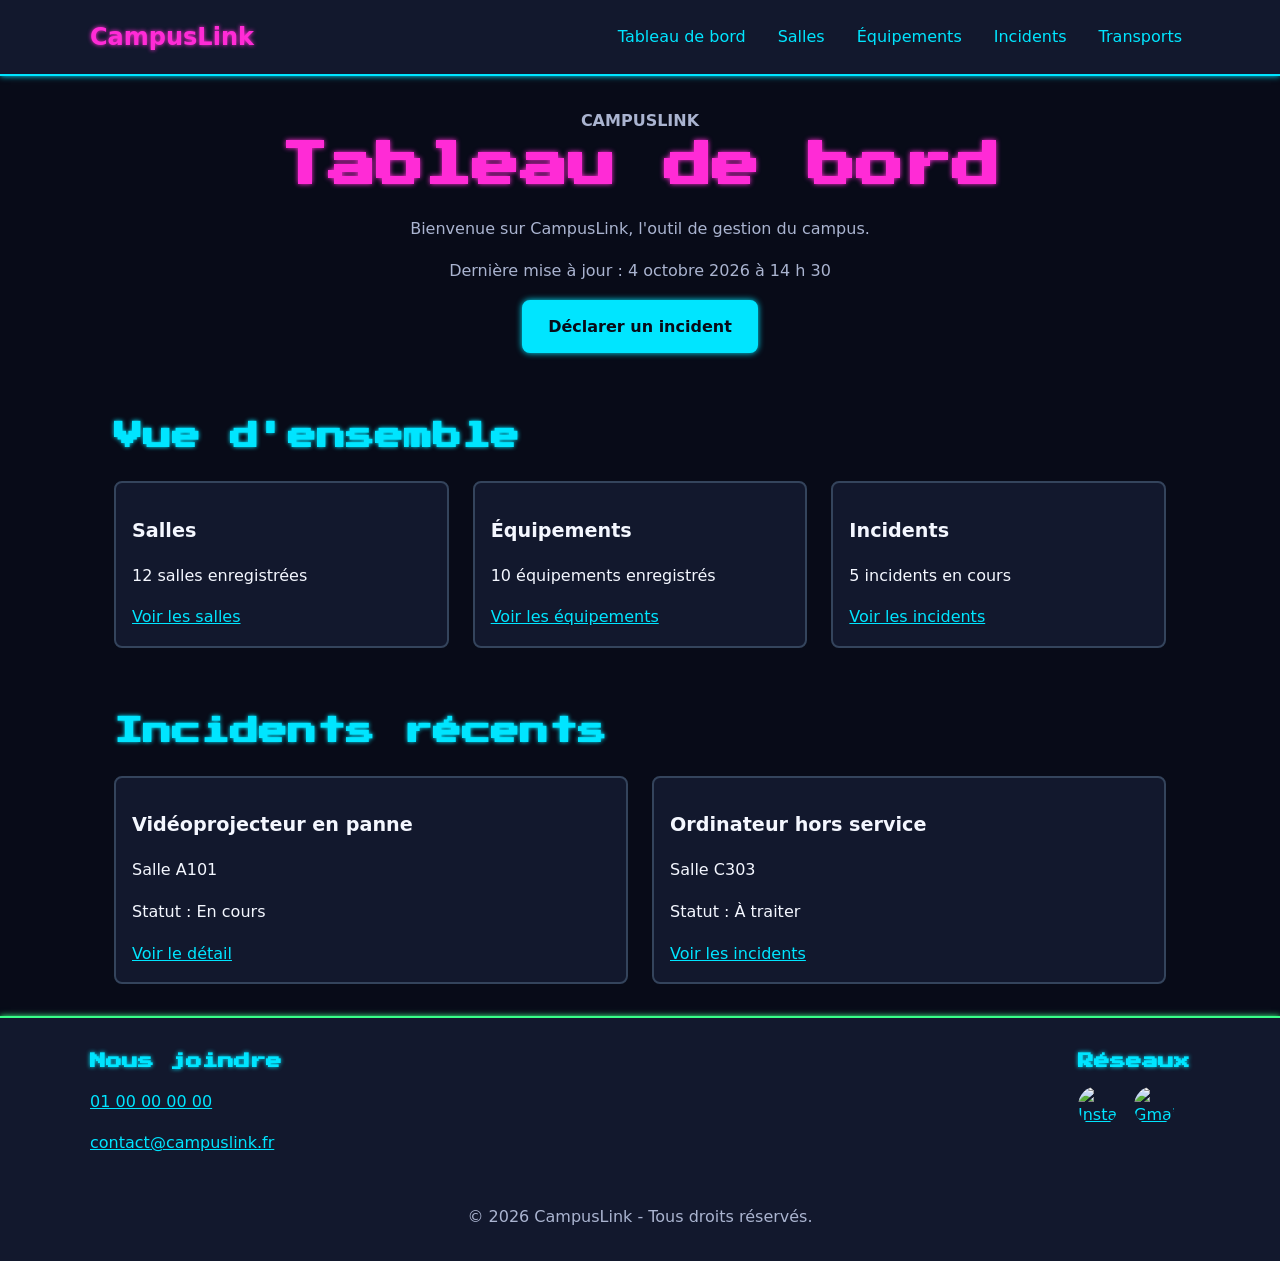
==== commit 9c102b4a: "Add 'Transports' link to navigation menu" ====
--- a/CampusLink/index.html
+++ b/CampusLink/index.html
@@ -31,6 +31,7 @@
                     <li><a href="salles.html">Salles</a></li>
                     <li><a href="equipements.html">Équipements</a></li>
                     <li><a href="incidents.html">Incidents</a></li>
+                    <li><a href="transports.html">Transports</a></li>
                 </ul>
             </nav>
 
--- a/CampusLink/style.css
+++ b/CampusLink/style.css
@@ -446,6 +446,103 @@
 }
 
 
+/* ---------- TRANSPORTS ---------- */
+
+.transport-accueil {
+    text-align: center;
+}
+
+.transport-filtres {
+    display: grid;
+    grid-template-columns: 2fr 1fr auto;
+    align-items: end;
+    gap: 1rem;
+
+    padding: 1.5rem;
+
+    border: 2px solid var(--bordure);
+    border-radius: var(--rayon);
+
+    background-color: var(--fond-carte);
+}
+
+.transport-filtres div {
+    display: flex;
+    flex-direction: column;
+    gap: 0.5rem;
+}
+
+.transport-filtres input,
+.transport-filtres select {
+    width: 100%;
+    padding: 0.75rem;
+
+    border: 1px solid var(--bordure);
+    border-radius: var(--rayon);
+
+    background-color: var(--fond);
+    color: var(--texte);
+
+    font: inherit;
+}
+
+.transport-filtres button {
+    padding: 0.75rem 1rem;
+
+    border: 2px solid var(--neon-bleu);
+    border-radius: var(--rayon);
+
+    background-color: var(--neon-bleu);
+    color: var(--fond);
+
+    font: inherit;
+    font-weight: bold;
+
+    cursor: pointer;
+}
+
+.transport-filtres button:hover {
+    background-color: transparent;
+    color: var(--neon-bleu);
+}
+
+.transport-cartes,
+.transport-informations {
+    display: grid;
+    grid-template-columns: repeat(auto-fit, minmax(220px, 1fr));
+    gap: 1.5rem;
+}
+
+.transport-cartes article,
+.transport-informations article {
+    padding: 1.5rem;
+
+    border: 2px solid var(--bordure);
+    border-radius: var(--rayon);
+
+    background-color: var(--fond-carte);
+}
+
+.transport-cartes article:hover,
+.transport-informations article:hover {
+    border-color: var(--neon-rose);
+    box-shadow: 0 0 8px var(--neon-rose);
+}
+
+.transport-statut {
+    color: var(--neon-vert);
+    font-weight: bold;
+}
+
+@media (max-width: 48em) {
+
+    .transport-filtres {
+        grid-template-columns: 1fr;
+    }
+
+}
+
+
 /* ---------- Responsive téléphone ---------- */
 
 @media (max-width: 48em) {
